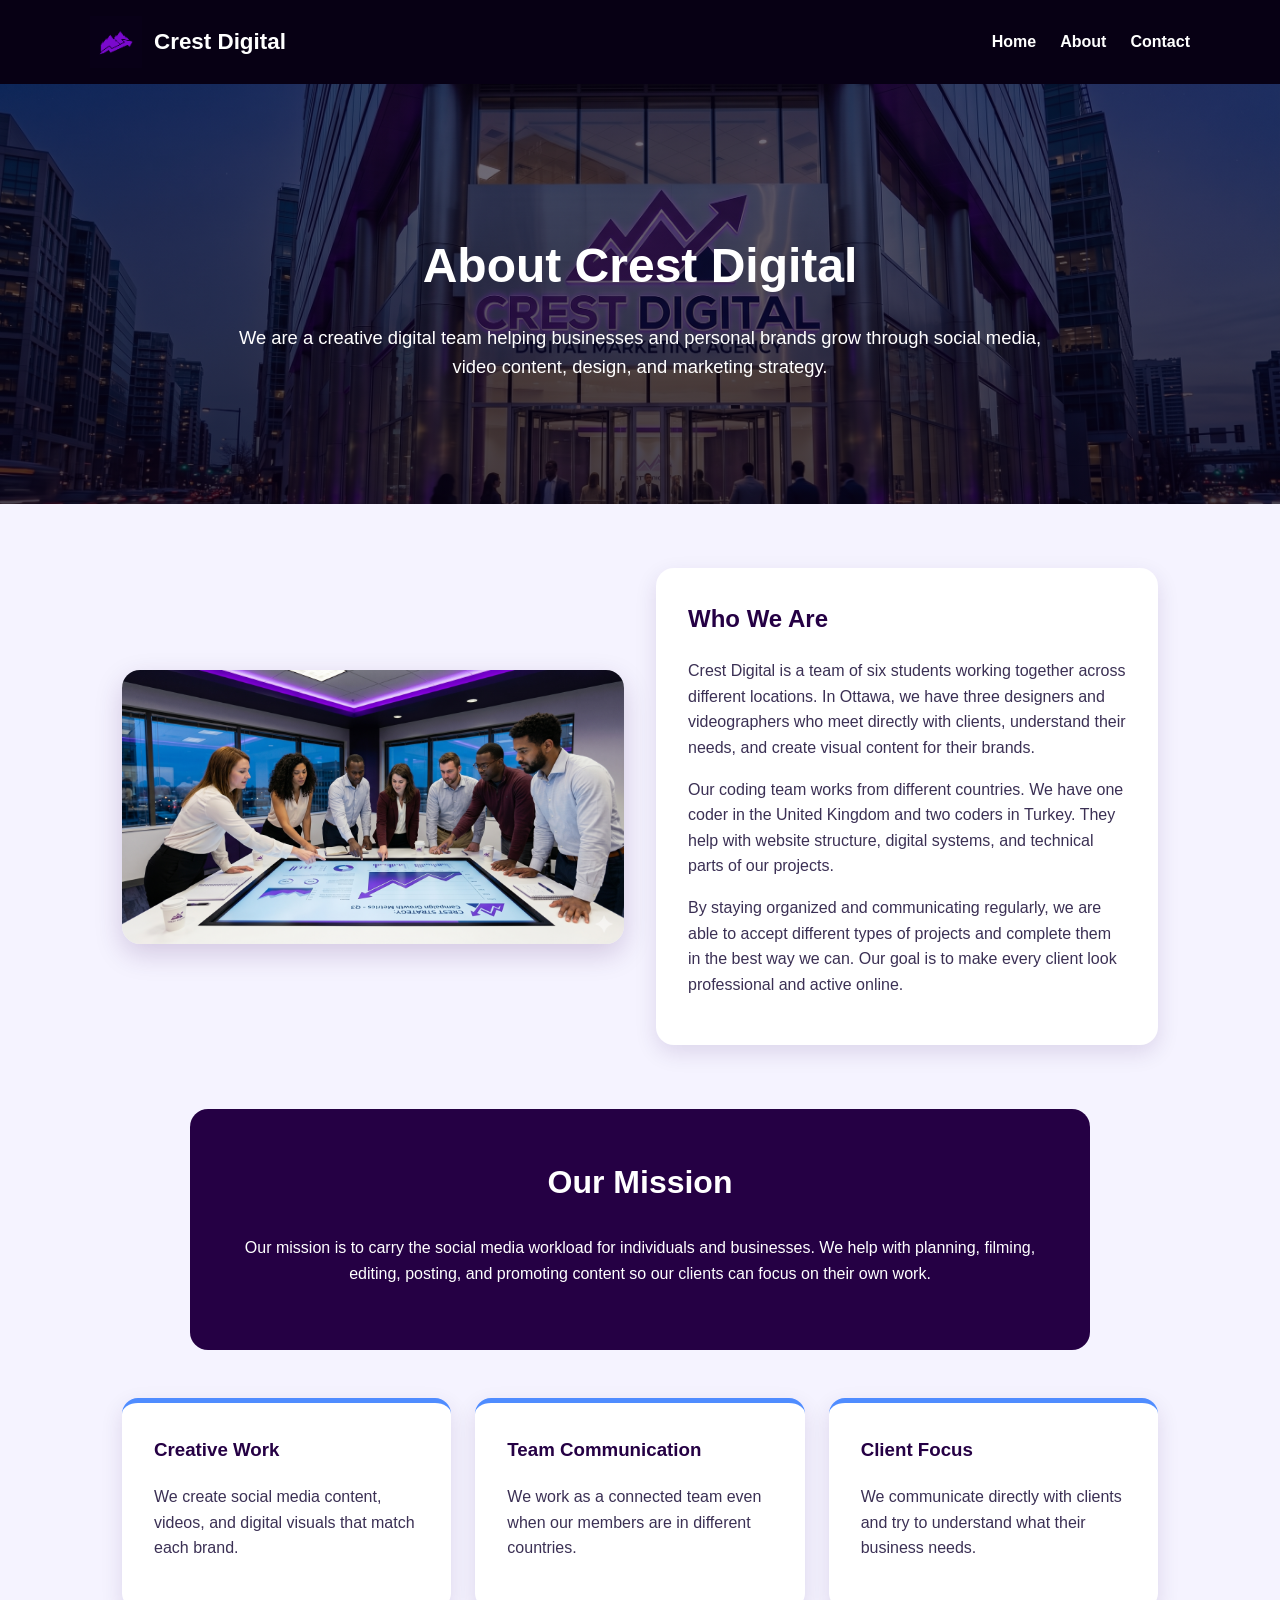
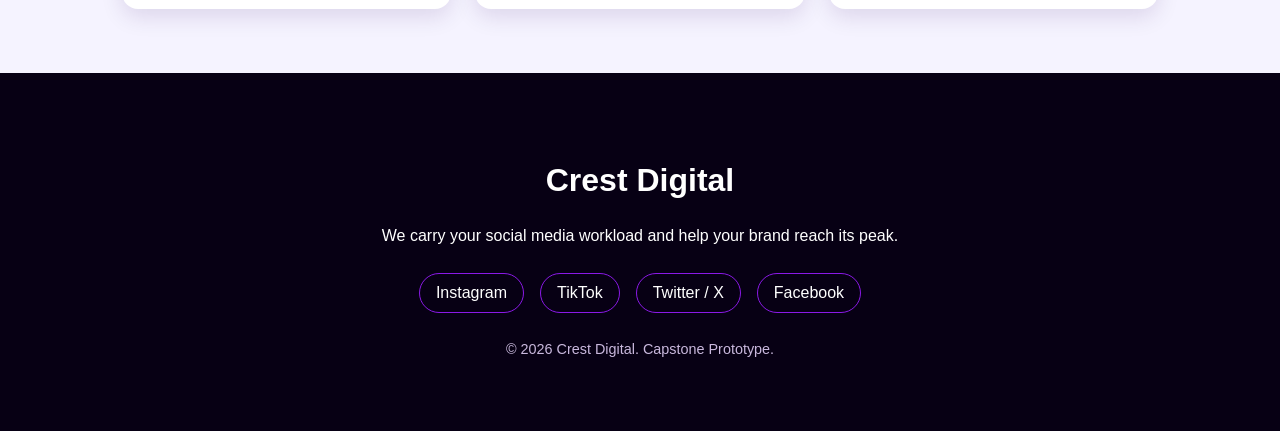
==== about.html @ fc9aa581 "Add Crest Digital prototype pages" ====
<!doctype html>
<html lang="en">
  <head>
    <meta charset="UTF-8" />
    <meta name="viewport" content="width=device-width, initial-scale=1.0" />
    <title>Crest Digital | About</title>
    <link rel="stylesheet" href="style.css" />
  </head>
  <body class="about-page">
    <header class="site-header">
      <nav class="navbar">
        <a href="index.html" class="logo">
          <img src="images/logo.png" alt="Crest Digital logo" />
          <span>Crest Digital</span>
        </a>
        <ul class="nav-links">
          <li><a href="index.html">Home</a></li>
          <li><a href="about.html">About</a></li>
          <li><a href="contact.html">Contact</a></li>
        </ul>
      </nav>
    </header>
    <main>
      <section class="about-hero">
        <div class="about-hero-content">
          <h1>About Crest Digital</h1>
          <p>
            We are a creative digital team helping businesses and personal
            brands grow through social media, video content, design, and
            marketing strategy.
          </p>
        </div>
      </section>
      <section class="about-section">
        <div class="about-grid">
          <div class="about-image">
            <img
              src="images/about-team.png"
              alt="Crest Digital team working together"
            />
          </div>
          <div class="about-text">
            <h2>Who We Are</h2>
            <p>
              Crest Digital is a team of six students working together across
              different locations. In Ottawa, we have three designers and
              videographers who meet directly with clients, understand their
              needs, and create visual content for their brands.
            </p>
            <p>
              Our coding team works from different countries. We have one coder
              in the United Kingdom and two coders in Turkey. They help with
              website structure, digital systems, and technical parts of our
              projects.
            </p>
            <p>
              By staying organized and communicating regularly, we are able to
              accept different types of projects and complete them in the best
              way we can. Our goal is to make every client look professional and
              active online.
            </p>
          </div>
        </div>
      </section>
      <section class="mission-section">
        <h2>Our Mission</h2>
        <p>
          Our mission is to carry the social media workload for individuals and
          businesses. We help with planning, filming, editing, posting, and
          promoting content so our clients can focus on their own work.
        </p>
      </section>
      <section class="values-section">
        <div class="value-card">
          <h3>Creative Work</h3>
          <p>
            We create social media content, videos, and digital visuals that
            match each brand.
          </p>
        </div>
        <div class="value-card">
          <h3>Team Communication</h3>
          <p>
            We work as a connected team even when our members are in different
            countries.
          </p>
        </div>
        <div class="value-card">
          <h3>Client Focus</h3>
          <p>
            We communicate directly with clients and try to understand what
            their business needs.
          </p>
        </div>
      </section>
    </main>
    <footer class="site-footer">
      <div class="footer-content">
        <h2>Crest Digital</h2>
        <p>
          We carry your social media workload and help your brand reach its
          peak.
        </p>
        <ul class="social-links">
          <li><a href="#">Instagram</a></li>
          <li><a href="#">TikTok</a></li>
          <li><a href="#">Twitter / X</a></li>
          <li><a href="#">Facebook</a></li>
        </ul>
        <p class="copyright">&copy; 2026 Crest Digital. Capstone Prototype.</p>
      </div>
    </footer>
  </body>
</html>
---- style.css ----
* {
  box-sizing: border-box;
}
body {
  margin: 0;
  font-family: Arial, Helvetica, sans-serif;
  background-color: #f5f3ff;
  color: #18122b;
  line-height: 1.6;
}
.site-header {
  background-color: #070014;
  color: white;
  padding: 1rem 2rem;
}
.navbar {
  max-width: 1100px;
  margin: 0 auto;
  display: flex;
  justify-content: space-between;
  align-items: center;
}
.logo {
  color: white;
  text-decoration: none;
  display: flex;
  align-items: center;
  gap: 0.75rem;
  font-size: 1.4rem;
  font-weight: bold;
}
.logo img {
  width: 52px;
  height: 52px;
  object-fit: contain;
}
.nav-links {
  list-style: none;
  display: flex;
  gap: 1.5rem;
  padding: 0;
  margin: 0;
}
.nav-links a {
  color: white;
  text-decoration: none;
  font-weight: bold;
}
.nav-links a:hover {
  color: #b14cff;
}
.hero-section {
  min-height: 620px;
  background-image:
    linear-gradient(rgba(7, 0, 20, 0.55), rgba(7, 0, 20, 0.75)),
    url("images/hero-bg.png");
  background-size: cover;
  background-position: center;
  color: white;
  padding: 6rem 2rem;
  display: flex;
  justify-content: center;
  align-items: center;
  text-align: center;
}
.hero-content {
  max-width: 850px;
}
.hero-content h1 {
  font-size: 3.4rem;
  line-height: 1.1;
  margin-bottom: 1rem;
}
.hero-content p {
  font-size: 1.2rem;
  margin-bottom: 2rem;
}
.button {
  display: inline-block;
  background-color: #8a19e6;
  color: white;
  padding: 0.9rem 1.6rem;
  text-decoration: none;
  border-radius: 8px;
  font-weight: bold;
}
.button:hover {
  background-color: #ffffff;
  color: #070014;
}
.preview-section {
  max-width: 1100px;
  margin: 4rem auto;
  padding: 0 2rem;
  text-align: center;
}
.preview-section h2,
.features-section h2 {
  font-size: 2.2rem;
  color: #250044;
  margin-bottom: 1rem;
}
.section-intro {
  max-width: 850px;
  margin: 0 auto 2rem;
  color: #3b3054;
}
.preview-box {
  background-color: white;
  border-radius: 18px;
  overflow: hidden;
  box-shadow: 0 10px 28px rgba(53, 0, 91, 0.18);
}
.preview-box img {
  width: 100%;
  display: block;
}
.features-section {
  max-width: 1100px;
  margin: 3rem auto;
  padding: 0 2rem 4rem;
  text-align: center;
}
.feature-cards {
  display: flex;
  gap: 1.5rem;
  margin-top: 1.5rem;
}
.feature-card {
  background-color: white;
  padding: 2rem;
  border-radius: 16px;
  box-shadow: 0 8px 22px rgba(53, 0, 91, 0.12);
  flex: 1;
  border-top: 5px solid #8a19e6;
}
.feature-card h3 {
  color: #250044;
  margin-top: 0;
}
.feature-card p {
  color: #3b3054;
}
.site-footer {
  background-color: #070014;
  color: white;
  text-align: center;
  padding: 3.5rem 2rem;
}
.footer-content {
  max-width: 900px;
  margin: 0 auto;
}
.footer-content h2 {
  font-size: 2rem;
  margin-bottom: 0.5rem;
}
.social-links {
  list-style: none;
  padding: 0;
  margin: 2rem 0;
  display: flex;
  justify-content: center;
  gap: 1rem;
  flex-wrap: wrap;
}
.social-links a {
  color: white;
  text-decoration: none;
  border: 1px solid #8a19e6;
  padding: 0.65rem 1rem;
  border-radius: 999px;
}
.social-links a:hover {
  background-color: #8a19e6;
}
.copyright {
  color: #c9b8dd;
  font-size: 0.9rem;
}
@media (max-width: 768px) {
  .navbar {
    flex-direction: column;
    gap: 1rem;
  }
  .nav-links {
    flex-direction: column;
    text-align: center;
    gap: 0.75rem;
  }
  .hero-section {
    min-height: 520px;
    padding: 4rem 1.5rem;
  }
  .hero-content h1 {
    font-size: 2.2rem;
  }
  .hero-content p {
    font-size: 1rem;
  }
  .feature-cards {
    flex-direction: column;
  }
}
@media (max-width: 480px) {
  .site-header {
    padding: 1rem;
  }
  .logo {
    font-size: 1.2rem;
  }
  .logo img {
    width: 44px;
    height: 44px;
  }
  .hero-content h1 {
    font-size: 1.9rem;
  }
  .preview-section,
  .features-section {
    padding: 0 1rem;
  }
  .feature-card {
    padding: 1.5rem;
  }
  .social-links {
    flex-direction: column;
    align-items: center;
  }
  .social-links a {
    width: 180px;
    display: inline-block;
  }
}
.about-hero {
  min-height: 420px;
  background-image:
    linear-gradient(rgba(7, 0, 20, 0.55), rgba(7, 0, 20, 0.75)),
    url("images/hero-bg.png");
  background-size: cover;
  background-position: center;
  color: white;
  padding: 5rem 2rem;
  display: flex;
  justify-content: center;
  align-items: center;
  text-align: center;
}
.about-hero-content {
  max-width: 850px;
  margin: 0 auto;
}
.about-hero h1 {
  font-size: 3rem;
  margin-bottom: 1rem;
}
.about-hero p {
  font-size: 1.15rem;
}
.about-section {
  max-width: 1100px;
  margin: 4rem auto;
  padding: 0 2rem;
}
.about-grid {
  display: grid;
  grid-template-columns: 1fr 1fr;
  gap: 2rem;
  align-items: center;
}
.about-image img {
  width: 100%;
  display: block;
  border-radius: 18px;
  box-shadow: 0 10px 28px rgba(53, 0, 91, 0.18);
}
.about-text {
  background-color: white;
  padding: 2rem;
  border-radius: 18px;
  box-shadow: 0 8px 22px rgba(53, 0, 91, 0.12);
}
.about-text h2 {
  color: #250044;
  margin-top: 0;
}
.about-text p {
  color: #3b3054;
}
.mission-section {
  max-width: 900px;
  margin: 3rem auto;
  padding: 3rem 2rem;
  background-color: #250044;
  color: white;
  text-align: center;
  border-radius: 18px;
}
.mission-section h2 {
  font-size: 2rem;
  margin-top: 0;
}
.values-section {
  max-width: 1100px;
  margin: 3rem auto 4rem;
  padding: 0 2rem;
  display: flex;
  gap: 1.5rem;
}
.value-card {
  background-color: white;
  padding: 2rem;
  border-radius: 16px;
  box-shadow: 0 8px 22px rgba(53, 0, 91, 0.12);
  border-top: 5px solid #4f8cff;
  flex: 1;
}
.value-card h3 {
  color: #250044;
  margin-top: 0;
}
.value-card p {
  color: #3b3054;
}
@media (max-width: 768px) {
  .about-hero h1 {
    font-size: 2.2rem;
  }
  .about-grid {
    grid-template-columns: 1fr;
  }
  .values-section {
    flex-direction: column;
  }
  .mission-section {
    margin-left: 1rem;
    margin-right: 1rem;
  }
}
.contact-hero {
  min-height: 420px;
  background-image:
    linear-gradient(rgba(7, 0, 20, 0.55), rgba(7, 0, 20, 0.75)),
    url("images/hero-bg.png");
  background-size: cover;
  background-position: center;
  color: white;
  padding: 5rem 2rem;
  display: flex;
  justify-content: center;
  align-items: center;
  text-align: center;
}
.contact-hero-content {
  max-width: 850px;
  margin: 0 auto;
}
.contact-hero h1 {
  font-size: 3rem;
  margin-bottom: 1rem;
}
.contact-hero p {
  font-size: 1.15rem;
}
.contact-section {
  max-width: 1100px;
  margin: 4rem auto;
  padding: 0 2rem;
}
.contact-intro {
  text-align: center;
  max-width: 800px;
  margin: 0 auto 2rem;
}
.contact-intro h2 {
  font-size: 2.2rem;
  color: #250044;
  margin-bottom: 1rem;
}
.contact-intro p {
  color: #3b3054;
}
.contact-image {
  height: 420px;
  margin-bottom: 2rem;
  border-radius: 18px;
  overflow: hidden;
  box-shadow: 0 10px 28px rgba(53, 0, 91, 0.18);
}
.contact-image img {
  width: 100%;
  height: 100%;
  display: block;
  object-fit: cover;
  object-position: center 42%;
}
.contact-cards {
  display: grid;
  grid-template-columns: repeat(3, 1fr);
  gap: 1.5rem;
}
.contact-card {
  background-color: white;
  padding: 1.5rem;
  border-radius: 16px;
  box-shadow: 0 8px 22px rgba(53, 0, 91, 0.12);
  border-top: 5px solid #8a19e6;
}
.contact-card h3 {
  color: #250044;
  margin-top: 0;
  font-size: 1.4rem;
}
.contact-card p {
  color: #3b3054;
  margin: 0.5rem 0;
}
@media (max-width: 900px) {
  .contact-cards {
    grid-template-columns: repeat(2, 1fr);
  }
}
@media (max-width: 600px) {
  .contact-hero {
    min-height: 360px;
  }
  .contact-hero h1 {
    font-size: 2.2rem;
  }
  .contact-cards {
    grid-template-columns: 1fr;
  }
}
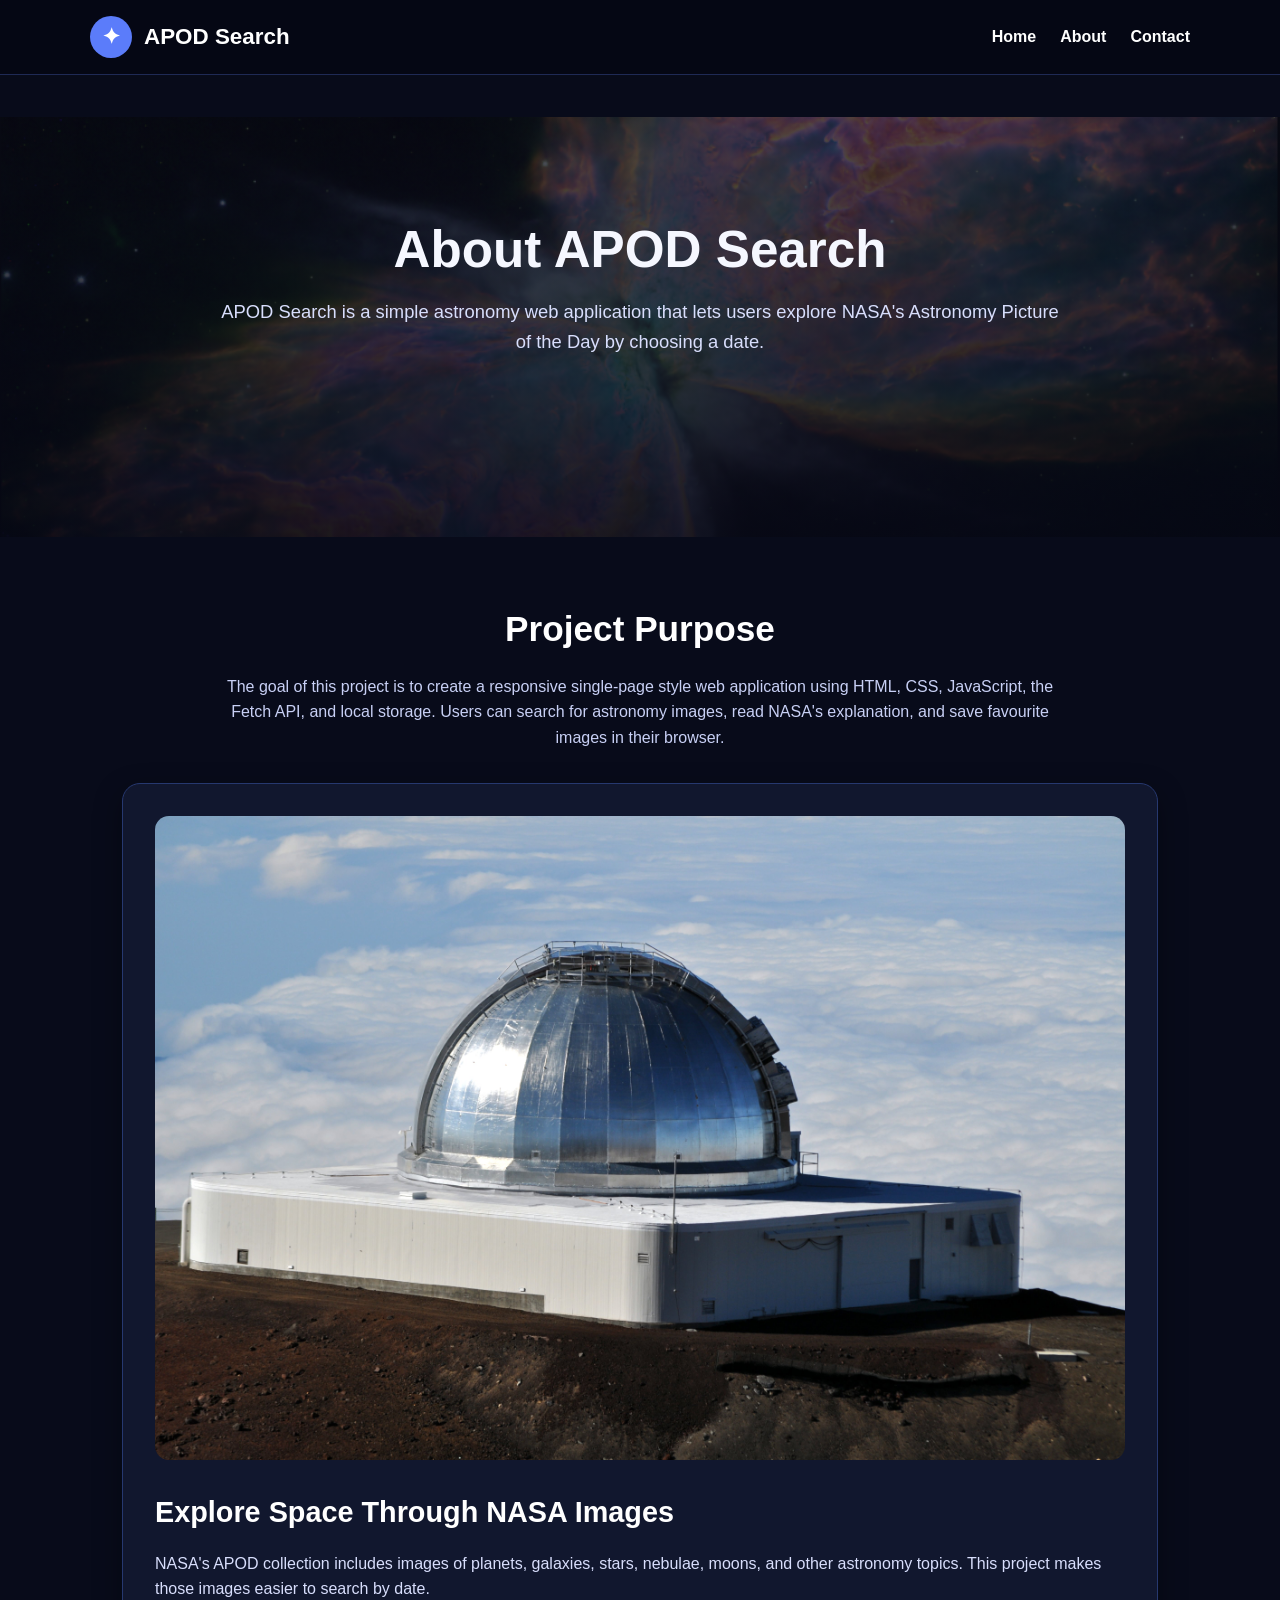
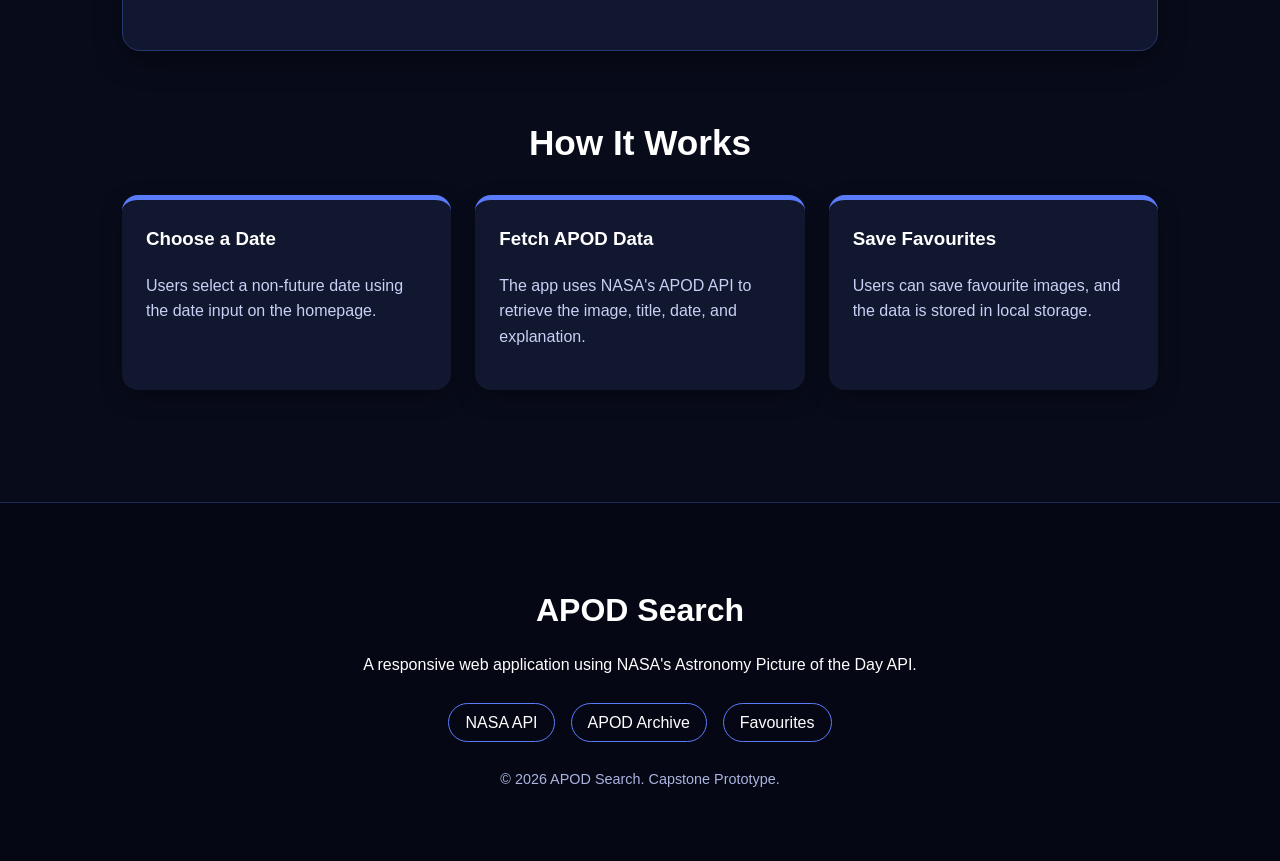
==== commit 5785e032: "Update prototype to APOD Search app" ====
--- a/about.html
+++ b/about.html
@@ -3,15 +3,15 @@
   <head>
     <meta charset="UTF-8" />
     <meta name="viewport" content="width=device-width, initial-scale=1.0" />
-    <title>Crest Digital | About</title>
+    <title>APOD Search | About</title>
     <link rel="stylesheet" href="style.css" />
   </head>
   <body class="about-page">
     <header class="site-header">
       <nav class="navbar">
         <a href="index.html" class="logo">
-          <img src="images/logo.png" alt="Crest Digital logo" />
-          <span>Crest Digital</span>
+          <span class="logo-icon">✦</span>
+          <span>APOD Search</span>
         </a>
         <ul class="nav-links">
           <li><a href="index.html">Home</a></li>
@@ -21,93 +21,86 @@
       </nav>
     </header>
     <main>
-      <section class="about-hero">
-        <div class="about-hero-content">
-          <h1>About Crest Digital</h1>
+      <section class="hero-section small-hero">
+        <div class="hero-content">
+          <h1>About APOD Search</h1>
           <p>
-            We are a creative digital team helping businesses and personal
-            brands grow through social media, video content, design, and
-            marketing strategy.
+            APOD Search is a simple astronomy web application that lets users
+            explore NASA's Astronomy Picture of the Day by choosing a date.
           </p>
         </div>
       </section>
-      <section class="about-section">
-        <div class="about-grid">
-          <div class="about-image">
+      <section class="preview-section">
+        <h2>Project Purpose</h2>
+        <p class="section-intro">
+          The goal of this project is to create a responsive single-page style
+          web application using HTML, CSS, JavaScript, the Fetch API, and local
+          storage. Users can search for astronomy images, read NASA's
+          explanation, and save favourite images in their browser.
+        </p>
+        <div class="preview-box">
+          <article class="apod-card">
             <img
-              src="images/about-team.png"
-              alt="Crest Digital team working together"
+              src="images/about-space.jpg"
+              alt="Astronomy themed preview for APOD Search"
             />
-          </div>
-          <div class="about-text">
-            <h2>Who We Are</h2>
-            <p>
-              Crest Digital is a team of six students working together across
-              different locations. In Ottawa, we have three designers and
-              videographers who meet directly with clients, understand their
-              needs, and create visual content for their brands.
+            <h3>Explore Space Through NASA Images</h3>
+            <p class="apod-explanation">
+              NASA's APOD collection includes images of planets, galaxies,
+              stars, nebulae, moons, and other astronomy topics. This project
+              makes those images easier to search by date.
             </p>
-            <p>
-              Our coding team works from different countries. We have one coder
-              in the United Kingdom and two coders in Turkey. They help with
-              website structure, digital systems, and technical parts of our
-              projects.
-            </p>
-            <p>
-              By staying organized and communicating regularly, we are able to
-              accept different types of projects and complete them in the best
-              way we can. Our goal is to make every client look professional and
-              active online.
-            </p>
-          </div>
+          </article>
         </div>
       </section>
-      <section class="mission-section">
-        <h2>Our Mission</h2>
-        <p>
-          Our mission is to carry the social media workload for individuals and
-          businesses. We help with planning, filming, editing, posting, and
-          promoting content so our clients can focus on their own work.
-        </p>
-      </section>
-      <section class="values-section">
-        <div class="value-card">
-          <h3>Creative Work</h3>
-          <p>
-            We create social media content, videos, and digital visuals that
-            match each brand.
-          </p>
-        </div>
-        <div class="value-card">
-          <h3>Team Communication</h3>
-          <p>
-            We work as a connected team even when our members are in different
-            countries.
-          </p>
-        </div>
-        <div class="value-card">
-          <h3>Client Focus</h3>
-          <p>
-            We communicate directly with clients and try to understand what
-            their business needs.
-          </p>
+      <section class="features-section">
+        <h2>How It Works</h2>
+        <div class="feature-cards">
+          <article class="feature-card">
+            <h3>Choose a Date</h3>
+            <p>
+              Users select a non-future date using the date input on the
+              homepage.
+            </p>
+          </article>
+          <article class="feature-card">
+            <h3>Fetch APOD Data</h3>
+            <p>
+              The app uses NASA's APOD API to retrieve the image, title, date,
+              and explanation.
+            </p>
+          </article>
+          <article class="feature-card">
+            <h3>Save Favourites</h3>
+            <p>
+              Users can save favourite images, and the data is stored in local
+              storage.
+            </p>
+          </article>
         </div>
       </section>
     </main>
     <footer class="site-footer">
       <div class="footer-content">
-        <h2>Crest Digital</h2>
+        <h2>APOD Search</h2>
         <p>
-          We carry your social media workload and help your brand reach its
-          peak.
+          A responsive web application using NASA's Astronomy Picture of the Day
+          API.
         </p>
         <ul class="social-links">
-          <li><a href="#">Instagram</a></li>
-          <li><a href="#">TikTok</a></li>
-          <li><a href="#">Twitter / X</a></li>
-          <li><a href="#">Facebook</a></li>
+          <li>
+            <a href="https://api.nasa.gov/" target="_blank" rel="noopener"
+              >NASA API</a
+            >
+          </li>
+          <li>
+            <a href="https://apod.nasa.gov/" target="_blank" rel="noopener"
+              >APOD Archive</a
+            >
+          </li>
+          <li><a href="index.html#favourites">Favourites</a></li>
         </ul>
-        <p class="copyright">&copy; 2026 Crest Digital. Capstone Prototype.</p>
+        <p class="copyright">&copy; 2026 APOD Search. Capstone Prototype.</p>
       </div>
     </footer>
   </body>
--- a/style.css
+++ b/style.css
@@ -4,14 +4,15 @@
 body {
   margin: 0;
   font-family: Arial, Helvetica, sans-serif;
-  background-color: #f5f3ff;
-  color: #18122b;
+  background-color: #080b1a;
+  color: #f5f7ff;
   line-height: 1.6;
 }
 .site-header {
-  background-color: #070014;
+  background-color: #050714;
   color: white;
   padding: 1rem 2rem;
+  border-bottom: 1px solid #1f2a55;
 }
 .navbar {
   max-width: 1100px;
@@ -29,10 +30,15 @@
   font-size: 1.4rem;
   font-weight: bold;
 }
-.logo img {
-  width: 52px;
-  height: 52px;
-  object-fit: contain;
+.logo-icon {
+  background-color: #5b7cfa;
+  color: white;
+  width: 42px;
+  height: 42px;
+  border-radius: 50%;
+  display: inline-flex;
+  justify-content: center;
+  align-items: center;
 }
 .nav-links {
   list-style: none;
@@ -47,46 +53,78 @@
   font-weight: bold;
 }
 .nav-links a:hover {
-  color: #b14cff;
+  color: #8ea2ff;
 }
 .hero-section {
   min-height: 620px;
   background-image:
-    linear-gradient(rgba(7, 0, 20, 0.55), rgba(7, 0, 20, 0.75)),
-    url("images/hero-bg.png");
+    linear-gradient(rgba(5, 7, 20, 0.68), rgba(5, 7, 20, 0.9)),
+    url("images/hero-space.jpg");
   background-size: cover;
   background-position: center;
-  color: white;
-  padding: 6rem 2rem;
-  display: flex;
   justify-content: center;
   align-items: center;
   text-align: center;
 }
 .hero-content {
   max-width: 850px;
+  margin: 0 auto;
+  text-align: center;
+  transform: translateY(105px);
 }
 .hero-content h1 {
-  font-size: 3.4rem;
+  font-size: 3.2rem;
   line-height: 1.1;
   margin-bottom: 1rem;
 }
 .hero-content p {
-  font-size: 1.2rem;
+  font-size: 1.15rem;
   margin-bottom: 2rem;
+  color: #d8defc;
+}
+.search-form {
+  background-color: rgba(255, 255, 255, 0.08);
+  border: 1px solid #35457d;
+  padding: 1.5rem;
+  border-radius: 16px;
+  max-width: 620px;
+  margin: 0 auto;
+}
+.search-form label {
+  display: block;
+  font-weight: bold;
+  margin-bottom: 0.75rem;
+}
+.form-row {
+  display: flex;
+  gap: 1rem;
+}
+input[type="date"] {
+  flex: 1;
+  padding: 0.9rem;
+  border: 1px solid #5b7cfa;
+  border-radius: 8px;
+  font-size: 1rem;
 }
 .button {
   display: inline-block;
-  background-color: #8a19e6;
-  color: white;
-  padding: 0.9rem 1.6rem;
+  background-color: #5b7cfa;
+  color: white;
+  padding: 0.9rem 1.4rem;
+  border: none;
   text-decoration: none;
   border-radius: 8px;
   font-weight: bold;
+  cursor: pointer;
 }
 .button:hover {
   background-color: #ffffff;
-  color: #070014;
+  color: #050714;
+}
+.message {
+  min-height: 1.5rem;
+  color: #ffdc7a;
+  font-weight: bold;
 }
 .preview-section {
   max-width: 1100px;
@@ -97,23 +135,47 @@
 .preview-section h2,
 .features-section h2 {
   font-size: 2.2rem;
-  color: #250044;
+  color: #ffffff;
   margin-bottom: 1rem;
 }
 .section-intro {
   max-width: 850px;
   margin: 0 auto 2rem;
-  color: #3b3054;
+  color: #c8d0f5;
 }
 .preview-box {
-  background-color: white;
+  background-color: #11172e;
+  border: 1px solid #26386f;
   border-radius: 18px;
   overflow: hidden;
-  box-shadow: 0 10px 28px rgba(53, 0, 91, 0.18);
-}
-.preview-box img {
+  box-shadow: 0 10px 28px rgba(0, 0, 0, 0.35);
+  padding: 2rem;
+  text-align: left;
+}
+.apod-card img {
   width: 100%;
   display: block;
+  border-radius: 14px;
+  margin-bottom: 1.5rem;
+}
+.apod-card a {
+  color: #8ea2ff;
+  text-decoration: none;
+}
+.apod-card a:hover {
+  text-decoration: underline;
+}
+.apod-card h3 {
+  color: #ffffff;
+  font-size: 1.8rem;
+  margin-bottom: 0.5rem;
+}
+.apod-date {
+  color: #ffdc7a;
+  font-weight: bold;
+}
+.apod-explanation {
+  color: #d8defc;
 }
 .features-section {
   max-width: 1100px;
@@ -122,30 +184,50 @@
   text-align: center;
 }
 .feature-cards {
-  display: flex;
+  display: grid;
+  grid-template-columns: repeat(3, 1fr);
   gap: 1.5rem;
   margin-top: 1.5rem;
 }
 .feature-card {
+  background-color: #11172e;
+  padding: 1.5rem;
+  border-radius: 16px;
+  box-shadow: 0 8px 22px rgba(0, 0, 0, 0.28);
+  border-top: 5px solid #5b7cfa;
+  text-align: left;
+}
+.feature-card img {
+  width: 100%;
+  border-radius: 12px;
+  margin-bottom: 1rem;
+}
+.feature-card h3 {
+  color: #ffffff;
+  margin-top: 0;
+}
+.feature-card p {
+  color: #c8d0f5;
+}
+.delete-button {
+  background-color: #ff5c7a;
+  color: white;
+  border: none;
+  padding: 0.7rem 1rem;
+  border-radius: 8px;
+  cursor: pointer;
+  font-weight: bold;
+}
+.delete-button:hover {
   background-color: white;
-  padding: 2rem;
-  border-radius: 16px;
-  box-shadow: 0 8px 22px rgba(53, 0, 91, 0.12);
-  flex: 1;
-  border-top: 5px solid #8a19e6;
-}
-.feature-card h3 {
-  color: #250044;
-  margin-top: 0;
-}
-.feature-card p {
-  color: #3b3054;
+  color: #050714;
 }
 .site-footer {
-  background-color: #070014;
+  background-color: #050714;
   color: white;
   text-align: center;
   padding: 3.5rem 2rem;
+  border-top: 1px solid #1f2a55;
 }
 .footer-content {
   max-width: 900px;
@@ -167,16 +249,21 @@
 .social-links a {
   color: white;
   text-decoration: none;
-  border: 1px solid #8a19e6;
+  border: 1px solid #5b7cfa;
   padding: 0.65rem 1rem;
   border-radius: 999px;
 }
 .social-links a:hover {
-  background-color: #8a19e6;
+  background-color: #5b7cfa;
 }
 .copyright {
-  color: #c9b8dd;
+  color: #aab4df;
   font-size: 0.9rem;
+}
+@media (max-width: 900px) {
+  .feature-cards {
+    grid-template-columns: repeat(2, 1fr);
+  }
 }
 @media (max-width: 768px) {
   .navbar {
@@ -198,8 +285,11 @@
   .hero-content p {
     font-size: 1rem;
   }
+  .form-row {
+    flex-direction: column;
+  }
   .feature-cards {
-    flex-direction: column;
+    grid-template-columns: 1fr;
   }
 }
 @media (max-width: 480px) {
@@ -209,9 +299,9 @@
   .logo {
     font-size: 1.2rem;
   }
-  .logo img {
-    width: 44px;
-    height: 44px;
+  .logo-icon {
+    width: 38px;
+    height: 38px;
   }
   .hero-content h1 {
     font-size: 1.9rem;
@@ -220,8 +310,9 @@
   .features-section {
     padding: 0 1rem;
   }
+  .preview-box,
   .feature-card {
-    padding: 1.5rem;
+    padding: 1.25rem;
   }
   .social-links {
     flex-direction: column;
@@ -232,202 +323,6 @@
     display: inline-block;
   }
 }
-.about-hero {
+.small-hero {
   min-height: 420px;
-  background-image:
-    linear-gradient(rgba(7, 0, 20, 0.55), rgba(7, 0, 20, 0.75)),
-    url("images/hero-bg.png");
-  background-size: cover;
-  background-position: center;
-  color: white;
-  padding: 5rem 2rem;
-  display: flex;
-  justify-content: center;
-  align-items: center;
-  text-align: center;
-}
-.about-hero-content {
-  max-width: 850px;
-  margin: 0 auto;
-}
-.about-hero h1 {
-  font-size: 3rem;
-  margin-bottom: 1rem;
-}
-.about-hero p {
-  font-size: 1.15rem;
-}
-.about-section {
-  max-width: 1100px;
-  margin: 4rem auto;
-  padding: 0 2rem;
-}
-.about-grid {
-  display: grid;
-  grid-template-columns: 1fr 1fr;
-  gap: 2rem;
-  align-items: center;
-}
-.about-image img {
-  width: 100%;
-  display: block;
-  border-radius: 18px;
-  box-shadow: 0 10px 28px rgba(53, 0, 91, 0.18);
-}
-.about-text {
-  background-color: white;
-  padding: 2rem;
-  border-radius: 18px;
-  box-shadow: 0 8px 22px rgba(53, 0, 91, 0.12);
-}
-.about-text h2 {
-  color: #250044;
-  margin-top: 0;
-}
-.about-text p {
-  color: #3b3054;
-}
-.mission-section {
-  max-width: 900px;
-  margin: 3rem auto;
-  padding: 3rem 2rem;
-  background-color: #250044;
-  color: white;
-  text-align: center;
-  border-radius: 18px;
-}
-.mission-section h2 {
-  font-size: 2rem;
-  margin-top: 0;
-}
-.values-section {
-  max-width: 1100px;
-  margin: 3rem auto 4rem;
-  padding: 0 2rem;
-  display: flex;
-  gap: 1.5rem;
-}
-.value-card {
-  background-color: white;
-  padding: 2rem;
-  border-radius: 16px;
-  box-shadow: 0 8px 22px rgba(53, 0, 91, 0.12);
-  border-top: 5px solid #4f8cff;
-  flex: 1;
-}
-.value-card h3 {
-  color: #250044;
-  margin-top: 0;
-}
-.value-card p {
-  color: #3b3054;
-}
-@media (max-width: 768px) {
-  .about-hero h1 {
-    font-size: 2.2rem;
-  }
-  .about-grid {
-    grid-template-columns: 1fr;
-  }
-  .values-section {
-    flex-direction: column;
-  }
-  .mission-section {
-    margin-left: 1rem;
-    margin-right: 1rem;
-  }
-}
-.contact-hero {
-  min-height: 420px;
-  background-image:
-    linear-gradient(rgba(7, 0, 20, 0.55), rgba(7, 0, 20, 0.75)),
-    url("images/hero-bg.png");
-  background-size: cover;
-  background-position: center;
-  color: white;
-  padding: 5rem 2rem;
-  display: flex;
-  justify-content: center;
-  align-items: center;
-  text-align: center;
-}
-.contact-hero-content {
-  max-width: 850px;
-  margin: 0 auto;
-}
-.contact-hero h1 {
-  font-size: 3rem;
-  margin-bottom: 1rem;
-}
-.contact-hero p {
-  font-size: 1.15rem;
-}
-.contact-section {
-  max-width: 1100px;
-  margin: 4rem auto;
-  padding: 0 2rem;
-}
-.contact-intro {
-  text-align: center;
-  max-width: 800px;
-  margin: 0 auto 2rem;
-}
-.contact-intro h2 {
-  font-size: 2.2rem;
-  color: #250044;
-  margin-bottom: 1rem;
-}
-.contact-intro p {
-  color: #3b3054;
-}
-.contact-image {
-  height: 420px;
-  margin-bottom: 2rem;
-  border-radius: 18px;
-  overflow: hidden;
-  box-shadow: 0 10px 28px rgba(53, 0, 91, 0.18);
-}
-.contact-image img {
-  width: 100%;
-  height: 100%;
-  display: block;
-  object-fit: cover;
-  object-position: center 42%;
-}
-.contact-cards {
-  display: grid;
-  grid-template-columns: repeat(3, 1fr);
-  gap: 1.5rem;
-}
-.contact-card {
-  background-color: white;
-  padding: 1.5rem;
-  border-radius: 16px;
-  box-shadow: 0 8px 22px rgba(53, 0, 91, 0.12);
-  border-top: 5px solid #8a19e6;
-}
-.contact-card h3 {
-  color: #250044;
-  margin-top: 0;
-  font-size: 1.4rem;
-}
-.contact-card p {
-  color: #3b3054;
-  margin: 0.5rem 0;
-}
-@media (max-width: 900px) {
-  .contact-cards {
-    grid-template-columns: repeat(2, 1fr);
-  }
-}
-@media (max-width: 600px) {
-  .contact-hero {
-    min-height: 360px;
-  }
-  .contact-hero h1 {
-    font-size: 2.2rem;
-  }
-  .contact-cards {
-    grid-template-columns: 1fr;
-  }
 }
